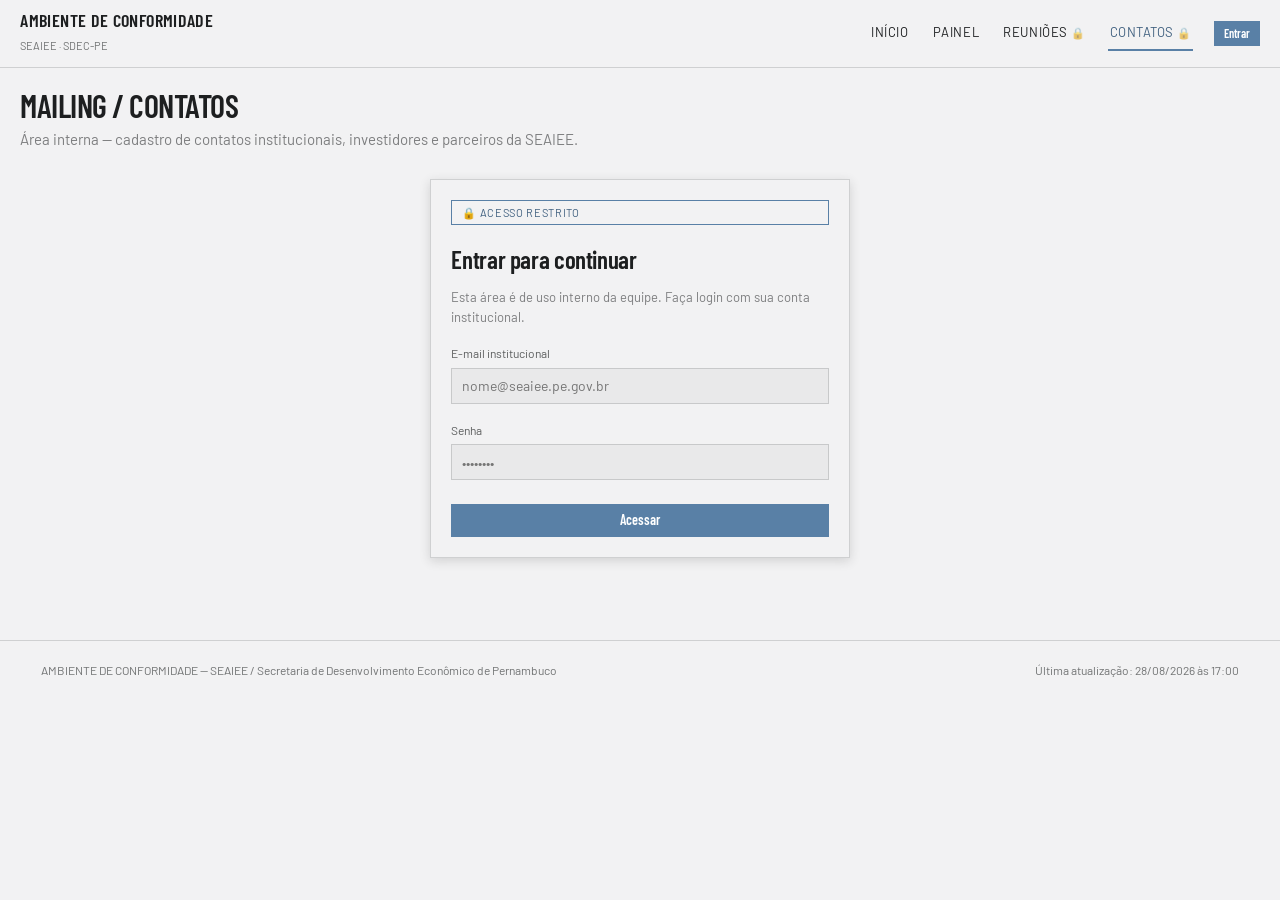
==== contatos.html @ c77ae1ec "Cria Ambiente de Conformidade: site estatico da SEAIEE/SDEC-PE Pagina inicial com hero, login, paine" ====
<!DOCTYPE html>
<html lang="pt-BR">
<head>
<meta charset="UTF-8">
<meta name="viewport" content="width=device-width, initial-scale=1.0">
<title>Contatos — Ambiente de Conformidade</title>
<link rel="stylesheet" href="assets/styles.css">
</head>
<body>

<header class="nav" id="site-nav"></header>

<main class="wrap" style="padding:var(--space-6) 0 var(--space-8);">
  <h1 style="text-transform:uppercase;font-size:32px;margin-bottom:4px;">Mailing / Contatos</h1>
  <p class="text-muted">Área interna — cadastro de contatos institucionais, investidores e parceiros da SEAIEE.</p>

  <div id="gate"></div>
  <div id="content" class="hidden"></div>
</main>

<footer class="site-foot" id="site-foot"></footer>
<div class="toast" id="toast"></div>

<script src="assets/data.js"></script>
<script src="assets/data-producao.js"></script>
<script src="assets/common.js"></script>
<script>
renderNav('contatos');
renderFooter();

var contacts = loadContacts();
var editingId = null;
var search = '';

function renderContent(){
  var filtered = contacts.filter(function(c){
    if(!search) return true;
    var hay = (c.nome+' '+c.organizacao+' '+c.cargo+' '+c.categoria+' '+c.obs).toLowerCase();
    return hay.indexOf(search.toLowerCase())>=0;
  }).sort(function(a,b){ return (a.nome||'').localeCompare(b.nome||'','pt-BR'); });

  var html = '<div style="display:flex;justify-content:space-between;align-items:center;margin:var(--space-6) 0 var(--space-4);flex-wrap:wrap;gap:8px;">'
    + '<h2 style="margin:0;text-transform:uppercase;">Contatos cadastrados</h2>'
    + '<div style="display:flex;gap:8px;"><button class="btn small" id="btnExport">⬇️ Exportar JSON</button><button class="btn btn-primary" id="btnNew">➕ Novo contato</button></div>'
    + '</div>'
    + '<div class="filters"><input type="text" id="fSearch" placeholder="🔎 Buscar por nome, organização, categoria..." value="'+esc(search)+'"></div>'
    + '<div id="formArea"></div>';

  html += '<div class="table-scroll"><table class="table"><thead><tr><th>Nome</th><th>Organização</th><th>Cargo</th><th>E-mail</th><th>Telefone</th><th>Categoria</th><th></th></tr></thead><tbody>';
  filtered.forEach(function(c){
    html += '<tr><td><strong>'+esc(c.nome)+'</strong>'+(c.obs?'<div class="text-muted" style="font-size:11px;max-width:260px;">'+esc(c.obs)+'</div>':'')+'</td>'
      + '<td>'+esc(c.organizacao)+'</td><td>'+esc(c.cargo)+'</td>'
      + '<td>'+(c.email?'<a href="mailto:'+esc(c.email)+'">'+esc(c.email)+'</a>':'—')+'</td>'
      + '<td>'+esc(c.telefone||'—')+'</td>'
      + '<td><span class="tag tag-accent">'+esc(c.categoria||'—')+'</span></td>'
      + '<td><button class="iconbtn" data-edit="'+esc(c.id)+'">✎</button><button class="iconbtn del" data-del="'+esc(c.id)+'">🗑</button></td></tr>';
  });
  if(filtered.length===0) html += '<tr><td colspan="7" class="text-muted" style="text-align:center;padding:var(--space-6);">Nenhum contato encontrado.</td></tr>';
  html += '</tbody></table></div>';

  document.getElementById('content').innerHTML = html;
  document.getElementById('fSearch').oninput = function(e){ search=e.target.value; renderContent(); };
  document.getElementById('btnExport').onclick = function(){
    downloadBlob('contatos_'+new Date().toISOString().slice(0,10)+'.json', JSON.stringify(contacts,null,2), 'application/json');
    showToast('Contatos exportados.');
  };
  document.getElementById('btnNew').onclick = function(){ editingId=null; renderForm(); };
  Array.prototype.forEach.call(document.querySelectorAll('[data-edit]'), function(b){ b.onclick=function(){ editingId=b.getAttribute('data-edit'); renderForm(); }; });
  Array.prototype.forEach.call(document.querySelectorAll('[data-del]'), function(b){ b.onclick=function(){
    if(confirm('Remover este contato?')){ contacts = contacts.filter(function(c){return c.id!==b.getAttribute('data-del');}); saveContacts(contacts); renderContent(); showToast('Contato removido.'); }
  }; });
}

function renderForm(){
  var c = editingId ? contacts.filter(function(x){return x.id===editingId;})[0] : {id:uid(),nome:'',organizacao:'',cargo:'',email:'',telefone:'',categoria:'',obs:''};
  var el = document.getElementById('formArea');
  el.innerHTML = '<div class="card blueprint" style="padding:var(--space-4);margin-bottom:var(--space-6);">'
    + '<i class="corner tl"></i><i class="corner tr"></i><i class="corner bl"></i><i class="corner br"></i>'
    + '<div class="card-kicker">'+(editingId?'Editar contato':'Novo contato')+'</div>'
    + '<div style="display:grid;grid-template-columns:1fr 1fr 1fr;gap:var(--space-3);margin-top:var(--space-3);">'
    + '<div class="field"><label>Nome</label><input class="input" id="fNome" value="'+esc(c.nome)+'"></div>'
    + '<div class="field"><label>Organização</label><input class="input" id="fOrg" value="'+esc(c.organizacao)+'"></div>'
    + '<div class="field"><label>Cargo</label><input class="input" id="fCargo" value="'+esc(c.cargo)+'"></div>'
    + '<div class="field"><label>E-mail</label><input class="input" id="fEmail" type="email" value="'+esc(c.email)+'"></div>'
    + '<div class="field"><label>Telefone</label><input class="input" id="fTel" value="'+esc(c.telefone)+'"></div>'
    + '<div class="field"><label>Categoria</label><input class="input" id="fCat" list="catList" value="'+esc(c.categoria)+'"><datalist id="catList"><option>Investidor / Prospecção</option><option>Câmara de Comércio</option><option>Institucional</option><option>Fornecedor</option><option>Imprensa</option></datalist></div>'
    + '<div class="field" style="grid-column:1/4;"><label>Observação</label><textarea class="input" id="fObs">'+esc(c.obs)+'</textarea></div>'
    + '</div>'
    + '<div style="display:flex;gap:8px;margin-top:var(--space-3);"><button class="btn btn-primary" id="fSave">Salvar</button><button class="btn btn-secondary" id="fCancel">Cancelar</button></div>'
    + '</div>';
  document.getElementById('fCancel').onclick = function(){ editingId=null; el.innerHTML=''; };
  document.getElementById('fSave').onclick = function(){
    c.nome = document.getElementById('fNome').value.trim();
    c.organizacao = document.getElementById('fOrg').value.trim();
    c.cargo = document.getElementById('fCargo').value.trim();
    c.email = document.getElementById('fEmail').value.trim();
    c.telefone = document.getElementById('fTel').value.trim();
    c.categoria = document.getElementById('fCat').value.trim();
    c.obs = document.getElementById('fObs').value.trim();
    if(!c.nome){ alert('Preencha ao menos o nome.'); return; }
    if(editingId){ contacts = contacts.map(function(x){ return x.id===editingId ? c : x; }); }
    else { contacts.push(c); }
    saveContacts(contacts); editingId=null; renderContent(); showToast('Contato salvo.');
  };
}

lockGate('gate', function(){
  document.getElementById('content').classList.remove('hidden');
  renderContent();
});
</script>
</body>
</html>
---- assets/styles.css ----
/* ============================================================
   Ambiente de Conformidade — SEAIEE / SDEC-PE
   Design system: "Industry" (Barlow Condensed + Barlow, blueprint style)
   ============================================================ */
@import url('https://fonts.googleapis.com/css2?family=Barlow:wght@400;500;700&family=Barlow+Condensed:wght@400;600&display=swap');

:root {
  --color-bg: #f2f2f3;
  --color-surface: #e9e9ea;
  --color-text: #1d1f20;
  --color-accent: #5980a6;
  --color-accent-2: #728fab;
  --color-divider: color-mix(in srgb, #1d1f20 16%, transparent);

  --color-neutral-100: #f5f5f8; --color-neutral-200: #e7e7ea; --color-neutral-300: #d4d4d7;
  --color-neutral-400: #b7b7ba; --color-neutral-500: #98989b; --color-neutral-600: #7a7a7d;
  --color-neutral-700: #5d5d60; --color-neutral-800: #424244; --color-neutral-900: #2b2b2d;

  --color-accent-100: #eef6ff; --color-accent-200: #d6ebff; --color-accent-300: #b5d9fd;
  --color-accent-400: #94bce3; --color-accent-500: #749dc4; --color-accent-600: #597ea3;
  --color-accent-700: #416180; --color-accent-800: #2c455d; --color-accent-900: #1d2d3d;

  --color-good: #3f7a4e; --color-good-bg: #e5f0e6;
  --color-warn: #a3771e; --color-warn-bg: #f6ecd8;
  --color-bad: #a3402e;  --color-bad-bg: #f6e2de;

  --font-heading: "Barlow Condensed", system-ui, sans-serif;
  --font-heading-weight: 600;
  --font-body: "Barlow", system-ui, sans-serif;

  --space-1: 3.4px; --space-2: 6.8px; --space-3: 10.2px; --space-4: 13.6px;
  --space-6: 20.4px; --space-8: 27.2px;

  --radius-sm: 2px; --radius-md: 4px; --radius-lg: 7px;

  --shadow-sm: 0 1px 2px color-mix(in srgb, #2b2b2d 14%, transparent);
  --shadow-md: 0 3px 10px color-mix(in srgb, #2b2b2d 16%, transparent);
  --shadow-lg: 0 12px 32px color-mix(in srgb, #2b2b2d 22%, transparent);
}

*, *::before, *::after { box-sizing: border-box; }
html { scroll-behavior: smooth; }
body { margin: 0; font-size: 15px; line-height: 1.55; font-weight: 400; background: var(--color-bg); color: var(--color-text); font-family: var(--font-body); }
h1, h2, h3, h4, h5, h6 { font-family: var(--font-heading); font-weight: var(--font-heading-weight); line-height: 1.12; letter-spacing: -0.015em; margin: 0 0 var(--space-2); }
h1 { font-size: 42px; } h2 { font-size: 32px; } h3 { font-size: 25px; } h4 { font-size: 20px; } h5 { font-size: 16px; }
h6 { font-size: 13px; letter-spacing: 0.08em; text-transform: uppercase; }
p { margin: 0 0 var(--space-3); }
a { color: var(--color-accent); text-underline-offset: 3px; }
img { display: block; max-width: 100%; }
.text-muted { color: color-mix(in srgb, var(--color-text) 55%, transparent); }
:focus { outline: none; }
:focus-visible { outline: 2px solid var(--color-accent); outline-offset: 2px; }
.wrap { max-width: 1240px; margin: 0 auto; padding-left: var(--space-6); padding-right: var(--space-6); }
.hr { height: 1px; border: 0; margin: var(--space-4) 0; background: var(--color-divider); }

/* — blueprint frame — */
.blueprint { position: relative; border: 1px solid var(--color-divider); border-radius: 0; }
.blueprint > .corner { position: absolute; width: 11px; height: 11px; color: color-mix(in srgb, var(--color-text) 55%, transparent); }
.blueprint > .corner::before, .blueprint > .corner::after { content: ""; position: absolute; background: currentColor; }
.blueprint > .corner::before { left: 5px; top: 0; width: 1px; height: 100%; }
.blueprint > .corner::after  { top: 5px; left: 0; width: 100%; height: 1px; }
.blueprint > .corner.tl { top: -6px; left: -6px; } .blueprint > .corner.tr { top: -6px; right: -6px; }
.blueprint > .corner.bl { bottom: -6px; left: -6px; } .blueprint > .corner.br { bottom: -6px; right: -6px; }

.duotone { position: relative; overflow: hidden; background: var(--color-neutral-800); }
.duotone img { width: 100%; height: 100%; object-fit: cover; filter: grayscale(1) contrast(1.1); }
.duotone::after { content: ""; position: absolute; inset: 0; pointer-events: none; background: var(--color-accent); mix-blend-mode: color; }
.duotone.no-image { background: linear-gradient(135deg, var(--color-accent-800), var(--color-accent-900)); }

/* — buttons — */
.btn { display: inline-flex; align-items: center; justify-content: center; gap: 6px; cursor: pointer; text-decoration: none;
  font-family: var(--font-heading); font-weight: var(--font-heading-weight); font-size: 14px; line-height: 1.2; color: var(--color-text);
  background: transparent; border: 1px solid var(--color-divider); padding: var(--space-2) calc(var(--space-3) * 1.2); border-radius: 0; }
.btn:disabled { opacity: 0.45; cursor: not-allowed; }
.btn-primary { background: var(--color-accent); color: #fff; border-color: var(--color-accent); }
.btn-primary:hover { background: var(--color-accent-600); }
.btn-primary:active { background: var(--color-accent-700); }
.btn-secondary:hover { background: color-mix(in srgb, var(--color-text) 7%, transparent); }
.btn-ghost { color: var(--color-accent); padding-inline: var(--space-1); border-color: transparent; }
.btn-ghost:hover { background: color-mix(in srgb, var(--color-accent) 10%, transparent); }
.btn-block { width: 100%; margin-top: var(--space-2); }
.btn-danger { color: var(--color-bad); border-color: var(--color-bad); }
.btn-danger:hover { background: var(--color-bad-bg); }
.btn.small { font-size: 12px; padding: 4px 9px; }

/* — forms — */
.field > label { display: block; font-size: 12px; margin-bottom: 5px; color: color-mix(in srgb, var(--color-text) 70%, transparent); }
.input, select.input, textarea.input {
  width: 100%; min-height: 36px; padding: 6px 10px; font: inherit; font-size: 14px; color: var(--color-text);
  caret-color: var(--color-accent); background: var(--color-surface); border: 1px solid var(--color-divider); border-radius: 0; }
.input:hover { border-color: color-mix(in srgb, var(--color-text) 45%, transparent); }
.input:focus-visible { border-color: var(--color-accent); outline-offset: 0; }
textarea.input { min-height: 80px; resize: vertical; }
.seg { display: inline-flex; overflow: hidden; border: 1px solid var(--color-divider); border-radius: 0; }
.seg-opt { display: inline-flex; align-items: center; gap: 6px; padding: 7px 16px; font-size: 13px; cursor: pointer; font-family: var(--font-heading); text-transform: uppercase; letter-spacing: .03em; }
.seg-opt input { position: absolute; opacity: 0; width: 0; height: 0; pointer-events: none; }
.seg-opt + .seg-opt { border-left: 1px solid var(--color-divider); }
.seg-opt:has(input:checked) { background: var(--color-accent); color: #fff; }
.seg-opt:not(:has(input:checked)):hover { background: color-mix(in srgb, var(--color-text) 7%, transparent); }
.switch { position:relative;width:38px;height:20px;background:var(--color-neutral-400);border-radius:12px;cursor:pointer;transition:.2s;flex:none; }
.switch.on { background: var(--color-accent); }
.switch .knob { position:absolute;top:2px;left:2px;width:16px;height:16px;background:#fff;border-radius:50%;transition:.2s; }
.switch.on .knob { left:20px; }

/* — cards — */
.card { display: flex; flex-direction: column; gap: var(--space-2); padding: var(--space-4); border-radius: 0; background: transparent; border: 1px solid var(--color-divider); }
.card-kicker { font-size: 10px; letter-spacing: 0.1em; text-transform: uppercase; color: var(--color-accent); }
.card-title { font-family: var(--font-heading); font-weight: var(--font-heading-weight); font-size: 17px; line-height: 1.2; }
.card-body { margin: 0; font-size: 13px; opacity: 0.8; flex: 1; }
.elev-sm { box-shadow: var(--shadow-sm); } .elev-md { box-shadow: var(--shadow-md); } .elev-lg { box-shadow: var(--shadow-lg); }

/* — tags / status badges — */
.tag { display: inline-flex; align-items: center; font-size: 11px; letter-spacing: 0.02em; padding: 3px 10px; border-radius: 2px; white-space: nowrap; font-weight: 600; }
.tag-accent { background: var(--color-accent-100); color: var(--color-accent-800); }
.tag-neutral { background: var(--color-neutral-200); color: var(--color-neutral-800); }
.tag-outline { border: 1px solid var(--color-accent); color: var(--color-accent-700); }
.tag-good { background: var(--color-good-bg); color: var(--color-good); }
.tag-warn { background: var(--color-warn-bg); color: var(--color-warn); }
.tag-bad  { background: var(--color-bad-bg); color: var(--color-bad); }

/* — navigation — */
.nav { display: flex; align-items: center; gap: var(--space-4); padding: var(--space-3) var(--space-6); border-bottom: 1px solid var(--color-divider); position: sticky; top: 0; background: var(--color-bg); z-index: 100; }
.nav-brand { display: flex; align-items: center; gap: var(--space-3); margin-right: auto; text-decoration: none; color: inherit; }
.nav-brand img { height: 34px; width: auto; }
.nav-brand .t1 { font-family: var(--font-heading); font-weight: var(--font-heading-weight); font-size: 18px; text-transform: uppercase; letter-spacing: .02em; line-height: 1; }
.nav-brand .t2 { font-size: 11px; color: color-mix(in srgb, var(--color-text) 60%, transparent); }
.nav a.navlink { color: inherit; text-decoration: none; font-size: 13px; text-transform: uppercase; letter-spacing: .04em; padding: 6px 2px; border-bottom: 2px solid transparent; }
.nav a.navlink:hover, .nav a.navlink.active { color: var(--color-accent-700); border-bottom-color: var(--color-accent); }
.nav .lock-ico { font-size: 11px; opacity: .6; margin-left: 3px; }

/* — tables — */
.table-scroll { overflow-x: auto; border: 1px solid var(--color-divider); }
.table { width: 100%; border-collapse: collapse; font-size: 13.5px; min-width: 720px; }
.table th { text-align: left; font-size: 10.5px; letter-spacing: 0.07em; text-transform: uppercase; color: color-mix(in srgb, var(--color-text) 60%, transparent); padding: var(--space-2) var(--space-3); border-bottom: 1px solid var(--color-divider); white-space: nowrap; position: sticky; top: 0; background: var(--color-bg); }
.table td { padding: var(--space-2) var(--space-3); border-bottom: 1px solid color-mix(in srgb, var(--color-text) 8%, transparent); vertical-align: top; }
.table tbody tr:hover { background: color-mix(in srgb, var(--color-text) 4%, transparent); }
.table input, .table select { width:100%; border:1px solid transparent; background:transparent; padding:4px 5px; font-size:12.5px; font-family:inherit; }
.table input:hover, .table select:hover { border-color: var(--color-divider); background: var(--color-surface); }
.table input:focus, .table select:focus { border-color: var(--color-accent); background: var(--color-surface); outline: none; }

/* — kpi / stats — */
.kpi-row { display: grid; grid-template-columns: repeat(auto-fit, minmax(150px, 1fr)); gap: var(--space-4); margin-bottom: var(--space-6); }
.kpi { padding: var(--space-4); border: 1px solid var(--color-divider); position: relative; }
.kpi .n { font-family: var(--font-heading); font-size: 34px; font-variant-numeric: tabular-nums; }
.kpi .l { font-size: 11px; text-transform: uppercase; letter-spacing: .05em; color: color-mix(in srgb, var(--color-text) 60%, transparent); margin-top: 2px; }
.kpi.good .n { color: var(--color-good); } .kpi.warn .n { color: var(--color-accent-700); } .kpi.bad .n { color: var(--color-bad); }

/* — hero — */
.hero { display: grid; grid-template-columns: 1.1fr 0.9fr; gap: var(--space-8); align-items: stretch; padding: var(--space-8) var(--space-6) var(--space-6); max-width: 1240px; margin: 0 auto; }
@media (max-width: 900px) { .hero { grid-template-columns: 1fr; } }
.hero-photo { position: relative; min-height: 300px; }
.hero-photo .cap { position: absolute; left: 0; right: 0; bottom: 0; padding: var(--space-3) var(--space-4); background: color-mix(in srgb, var(--color-neutral-900) 55%, transparent); color: #fff; font-size: 12px; z-index: 2; }

/* — calendar / agenda — */
.agenda-item { display: grid; grid-template-columns: 68px 1fr auto; gap: var(--space-4); align-items: center; padding: var(--space-3) 0; border-bottom: 1px solid var(--color-divider); }
.agenda-date { text-align: center; border: 1px solid var(--color-divider); padding: var(--space-2) 0; }
.agenda-date .d { font-family: var(--font-heading); font-size: 22px; line-height: 1; }
.agenda-date .m { font-size: 10px; text-transform: uppercase; letter-spacing: .05em; color: var(--color-accent-700); }
.agenda-title { font-weight: 600; }
.agenda-meta { font-size: 12px; color: color-mix(in srgb, var(--color-text) 60%, transparent); margin-top: 2px; }

/* — locked panel — */
.locked-wrap { max-width: 420px; margin: var(--space-8) auto; }
.locked-badge { display:inline-flex; align-items:center; gap:6px; font-size:11px; text-transform:uppercase; letter-spacing:.06em; color: var(--color-accent-700); border:1px solid var(--color-accent); padding:3px 10px; margin-bottom: var(--space-4); }

/* — footer — */
footer.site-foot { border-top: 1px solid var(--color-divider); padding: var(--space-6); margin-top: var(--space-8); }
footer.site-foot .wrap { display: flex; justify-content: space-between; align-items: center; flex-wrap: wrap; gap: var(--space-3); font-size: 12px; color: color-mix(in srgb, var(--color-text) 60%, transparent); }

.toast { position: fixed; bottom: 20px; right: 20px; background: var(--color-neutral-900); color: #fff; padding: 10px 18px; font-size: 12.5px; box-shadow: var(--shadow-lg); opacity: 0; transform: translateY(10px); transition: .25s; z-index: 999; }
.toast.show { opacity: 1; transform: translateY(0); }

.filters { display:flex;gap:8px;flex-wrap:wrap;margin-bottom:var(--space-4);border:1px solid var(--color-divider);padding:var(--space-3);align-items:center; }
.filters input[type=text], .filters select { padding:6px 9px;border:1px solid var(--color-divider);font-size:12.5px;background:var(--color-surface); }
.filters input[type=text] { flex:1;min-width:180px; }

.nucleo { border: 1px solid var(--color-divider); margin-bottom: var(--space-4); }
.nucleo-head { background: var(--color-accent-900); color: #fff; padding: var(--space-3) var(--space-4); display: flex; align-items: center; gap: var(--space-4); cursor: pointer; flex-wrap: wrap; }
.nucleo-head .title { font-family: var(--font-heading); font-weight: 600; font-size: 15px; text-transform: uppercase; flex: 1; }
.nucleo-head .chev { transition: .2s; } .nucleo-head.collapsed .chev { transform: rotate(-90deg); }
.nucleo-progress { width: 100px; height: 7px; background: color-mix(in srgb,#fff 25%, transparent); flex: none; }
.nucleo-progress .fill { height: 100%; background: var(--color-accent-300); }
.nucleo-body { padding: var(--space-4); }
.acao-block { margin-bottom: var(--space-4); border-left: 3px solid var(--color-accent); padding-left: var(--space-3); }
.acao-head { display:flex;align-items:center;gap:8px;margin-bottom:6px;flex-wrap:wrap; }
.acao-head .num { background: var(--color-accent-900); color:#fff;font-size:11px;font-weight:700;padding:2px 8px; }
.acao-head .nm { font-weight:700;font-size:14px; }
.acao-meta { font-size:11.5px;color:color-mix(in srgb, var(--color-text) 60%, transparent);margin-bottom:8px; }
.iconbtn { border:none;background:transparent;cursor:pointer;font-size:14px;padding:2px 5px;color:color-mix(in srgb, var(--color-text) 60%, transparent); }
.iconbtn:hover { background: color-mix(in srgb, var(--color-text) 8%, transparent); }
.iconbtn.del:hover { background: var(--color-bad-bg); color: var(--color-bad); }
tr.sub-row td:first-child { padding-left: 20px; }
.readonly-note { background: var(--color-accent-100); border: 1px solid var(--color-accent-300); color: var(--color-accent-900); padding: var(--space-3) var(--space-4); font-size: 12.5px; margin-bottom: var(--space-4); display:flex; gap:8px; align-items:center; }

@media print {
  .nav, .filters, .toast, footer.site-foot, .iconbtn, .no-print { display: none !important; }
}
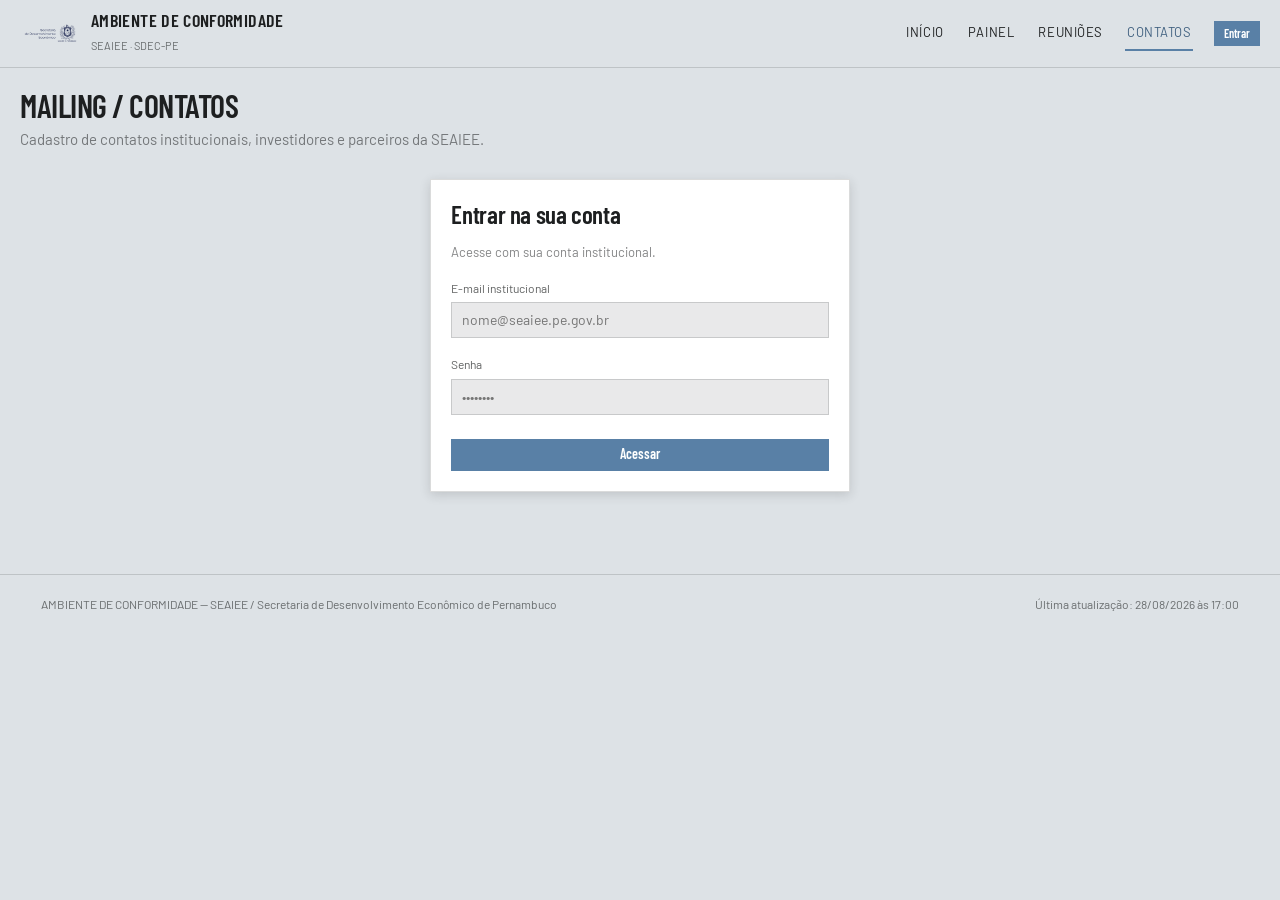
==== commit 8c4a05e1: "Adiciona logo e foto da secretaria; remove indicacoes de login para editar, backup JSON e impressao;" ====
--- a/contatos.html
+++ b/contatos.html
@@ -12,7 +12,7 @@
 
 <main class="wrap" style="padding:var(--space-6) 0 var(--space-8);">
   <h1 style="text-transform:uppercase;font-size:32px;margin-bottom:4px;">Mailing / Contatos</h1>
-  <p class="text-muted">Área interna — cadastro de contatos institucionais, investidores e parceiros da SEAIEE.</p>
+  <p class="text-muted">Cadastro de contatos institucionais, investidores e parceiros da SEAIEE.</p>
 
   <div id="gate"></div>
   <div id="content" class="hidden"></div>
@@ -41,7 +41,7 @@
 
   var html = '<div style="display:flex;justify-content:space-between;align-items:center;margin:var(--space-6) 0 var(--space-4);flex-wrap:wrap;gap:8px;">'
     + '<h2 style="margin:0;text-transform:uppercase;">Contatos cadastrados</h2>'
-    + '<div style="display:flex;gap:8px;"><button class="btn small" id="btnExport">⬇️ Exportar JSON</button><button class="btn btn-primary" id="btnNew">➕ Novo contato</button></div>'
+    + '<div style="display:flex;gap:8px;"><button class="btn btn-primary" id="btnNew">➕ Novo contato</button></div>'
     + '</div>'
     + '<div class="filters"><input type="text" id="fSearch" placeholder="🔎 Buscar por nome, organização, categoria..." value="'+esc(search)+'"></div>'
     + '<div id="formArea"></div>';
@@ -60,10 +60,6 @@
 
   document.getElementById('content').innerHTML = html;
   document.getElementById('fSearch').oninput = function(e){ search=e.target.value; renderContent(); };
-  document.getElementById('btnExport').onclick = function(){
-    downloadBlob('contatos_'+new Date().toISOString().slice(0,10)+'.json', JSON.stringify(contacts,null,2), 'application/json');
-    showToast('Contatos exportados.');
-  };
   document.getElementById('btnNew').onclick = function(){ editingId=null; renderForm(); };
   Array.prototype.forEach.call(document.querySelectorAll('[data-edit]'), function(b){ b.onclick=function(){ editingId=b.getAttribute('data-edit'); renderForm(); }; });
   Array.prototype.forEach.call(document.querySelectorAll('[data-del]'), function(b){ b.onclick=function(){
--- a/assets/styles.css
+++ b/assets/styles.css
@@ -5,7 +5,8 @@
 @import url('https://fonts.googleapis.com/css2?family=Barlow:wght@400;500;700&family=Barlow+Condensed:wght@400;600&display=swap');
 
 :root {
-  --color-bg: #f2f2f3;
+  --color-bg: #dde2e6;
+  --color-block: #ffffff;
   --color-surface: #e9e9ea;
   --color-text: #1d1f20;
   --color-accent: #5980a6;
@@ -103,7 +104,7 @@
 .switch.on .knob { left:20px; }
 
 /* — cards — */
-.card { display: flex; flex-direction: column; gap: var(--space-2); padding: var(--space-4); border-radius: 0; background: transparent; border: 1px solid var(--color-divider); }
+.card { display: flex; flex-direction: column; gap: var(--space-2); padding: var(--space-4); border-radius: 0; background: var(--color-block); border: 1px solid var(--color-divider); }
 .card-kicker { font-size: 10px; letter-spacing: 0.1em; text-transform: uppercase; color: var(--color-accent); }
 .card-title { font-family: var(--font-heading); font-weight: var(--font-heading-weight); font-size: 17px; line-height: 1.2; }
 .card-body { margin: 0; font-size: 13px; opacity: 0.8; flex: 1; }
@@ -131,7 +132,7 @@
 /* — tables — */
 .table-scroll { overflow-x: auto; border: 1px solid var(--color-divider); }
 .table { width: 100%; border-collapse: collapse; font-size: 13.5px; min-width: 720px; }
-.table th { text-align: left; font-size: 10.5px; letter-spacing: 0.07em; text-transform: uppercase; color: color-mix(in srgb, var(--color-text) 60%, transparent); padding: var(--space-2) var(--space-3); border-bottom: 1px solid var(--color-divider); white-space: nowrap; position: sticky; top: 0; background: var(--color-bg); }
+.table th { text-align: left; font-size: 10.5px; letter-spacing: 0.07em; text-transform: uppercase; color: color-mix(in srgb, var(--color-text) 60%, transparent); padding: var(--space-2) var(--space-3); border-bottom: 1px solid var(--color-divider); white-space: nowrap; position: sticky; top: 0; background: var(--color-block); }
 .table td { padding: var(--space-2) var(--space-3); border-bottom: 1px solid color-mix(in srgb, var(--color-text) 8%, transparent); vertical-align: top; }
 .table tbody tr:hover { background: color-mix(in srgb, var(--color-text) 4%, transparent); }
 .table input, .table select { width:100%; border:1px solid transparent; background:transparent; padding:4px 5px; font-size:12.5px; font-family:inherit; }
@@ -140,7 +141,7 @@
 
 /* — kpi / stats — */
 .kpi-row { display: grid; grid-template-columns: repeat(auto-fit, minmax(150px, 1fr)); gap: var(--space-4); margin-bottom: var(--space-6); }
-.kpi { padding: var(--space-4); border: 1px solid var(--color-divider); position: relative; }
+.kpi { padding: var(--space-4); border: 1px solid var(--color-divider); background: var(--color-block); position: relative; }
 .kpi .n { font-family: var(--font-heading); font-size: 34px; font-variant-numeric: tabular-nums; }
 .kpi .l { font-size: 11px; text-transform: uppercase; letter-spacing: .05em; color: color-mix(in srgb, var(--color-text) 60%, transparent); margin-top: 2px; }
 .kpi.good .n { color: var(--color-good); } .kpi.warn .n { color: var(--color-accent-700); } .kpi.bad .n { color: var(--color-bad); }
@@ -170,7 +171,7 @@
 .toast { position: fixed; bottom: 20px; right: 20px; background: var(--color-neutral-900); color: #fff; padding: 10px 18px; font-size: 12.5px; box-shadow: var(--shadow-lg); opacity: 0; transform: translateY(10px); transition: .25s; z-index: 999; }
 .toast.show { opacity: 1; transform: translateY(0); }
 
-.filters { display:flex;gap:8px;flex-wrap:wrap;margin-bottom:var(--space-4);border:1px solid var(--color-divider);padding:var(--space-3);align-items:center; }
+.filters { display:flex;gap:8px;flex-wrap:wrap;margin-bottom:var(--space-4);border:1px solid var(--color-divider);padding:var(--space-3);align-items:center;background:var(--color-block); }
 .filters input[type=text], .filters select { padding:6px 9px;border:1px solid var(--color-divider);font-size:12.5px;background:var(--color-surface); }
 .filters input[type=text] { flex:1;min-width:180px; }
 
@@ -180,7 +181,7 @@
 .nucleo-head .chev { transition: .2s; } .nucleo-head.collapsed .chev { transform: rotate(-90deg); }
 .nucleo-progress { width: 100px; height: 7px; background: color-mix(in srgb,#fff 25%, transparent); flex: none; }
 .nucleo-progress .fill { height: 100%; background: var(--color-accent-300); }
-.nucleo-body { padding: var(--space-4); }
+.nucleo-body { padding: var(--space-4); background: var(--color-block); }
 .acao-block { margin-bottom: var(--space-4); border-left: 3px solid var(--color-accent); padding-left: var(--space-3); }
 .acao-head { display:flex;align-items:center;gap:8px;margin-bottom:6px;flex-wrap:wrap; }
 .acao-head .num { background: var(--color-accent-900); color:#fff;font-size:11px;font-weight:700;padding:2px 8px; }
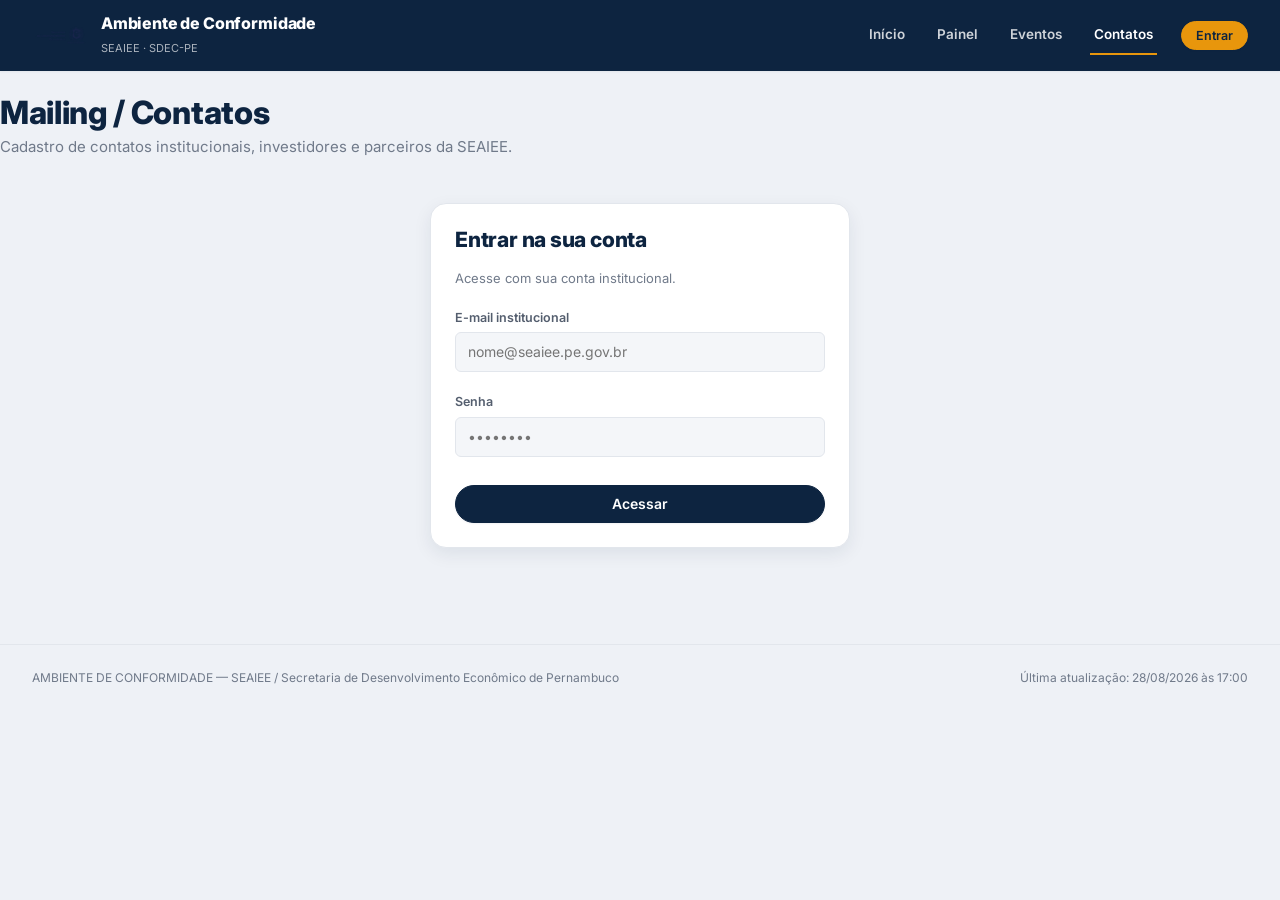
==== commit 2b2d16cb: "Redesenho visual (estilo FarolPE), publicacao real via GitHub e renomeacoes - Publicacao de dados ag" ====
--- a/contatos.html
+++ b/contatos.html
@@ -11,9 +11,15 @@
 <header class="nav" id="site-nav"></header>
 
 <main class="wrap" style="padding:var(--space-6) 0 var(--space-8);">
-  <h1 style="text-transform:uppercase;font-size:32px;margin-bottom:4px;">Mailing / Contatos</h1>
-  <p class="text-muted">Cadastro de contatos institucionais, investidores e parceiros da SEAIEE.</p>
+  <div style="display:flex;justify-content:space-between;align-items:flex-start;flex-wrap:wrap;gap:var(--space-4);">
+    <div>
+      <h1 style="font-size:32px;margin-bottom:4px;">Mailing / Contatos</h1>
+      <p class="text-muted">Cadastro de contatos institucionais, investidores e parceiros da SEAIEE.</p>
+    </div>
+    <div id="publishArea"></div>
+  </div>
 
+  <div id="draftBanner"></div>
   <div id="gate"></div>
   <div id="content" class="hidden"></div>
 </main>
@@ -28,7 +34,8 @@
 renderNav('contatos');
 renderFooter();
 
-var contacts = loadContacts();
+var contacts = [];
+var published = [];
 var editingId = null;
 var search = '';
 
@@ -40,22 +47,23 @@
   }).sort(function(a,b){ return (a.nome||'').localeCompare(b.nome||'','pt-BR'); });
 
   var html = '<div style="display:flex;justify-content:space-between;align-items:center;margin:var(--space-6) 0 var(--space-4);flex-wrap:wrap;gap:8px;">'
-    + '<h2 style="margin:0;text-transform:uppercase;">Contatos cadastrados</h2>'
+    + '<h2 style="margin:0;">Contatos cadastrados</h2>'
     + '<div style="display:flex;gap:8px;"><button class="btn btn-primary" id="btnNew">➕ Novo contato</button></div>'
     + '</div>'
     + '<div class="filters"><input type="text" id="fSearch" placeholder="🔎 Buscar por nome, organização, categoria..." value="'+esc(search)+'"></div>'
     + '<div id="formArea"></div>';
 
-  html += '<div class="table-scroll"><table class="table"><thead><tr><th>Nome</th><th>Organização</th><th>Cargo</th><th>E-mail</th><th>Telefone</th><th>Categoria</th><th></th></tr></thead><tbody>';
+  html += '<div class="table-scroll"><table class="table"><thead><tr><th>Nome</th><th>Organização</th><th>Cargo</th><th>E-mail</th><th>Telefone</th><th>Categoria</th><th>Observação</th><th></th></tr></thead><tbody>';
   filtered.forEach(function(c){
-    html += '<tr><td><strong>'+esc(c.nome)+'</strong>'+(c.obs?'<div class="text-muted" style="font-size:11px;max-width:260px;">'+esc(c.obs)+'</div>':'')+'</td>'
+    html += '<tr><td><strong>'+esc(c.nome)+'</strong></td>'
       + '<td>'+esc(c.organizacao)+'</td><td>'+esc(c.cargo)+'</td>'
       + '<td>'+(c.email?'<a href="mailto:'+esc(c.email)+'">'+esc(c.email)+'</a>':'—')+'</td>'
       + '<td>'+esc(c.telefone||'—')+'</td>'
       + '<td><span class="tag tag-accent">'+esc(c.categoria||'—')+'</span></td>'
+      + '<td style="max-width:260px;white-space:normal;">'+esc(c.obs||'—')+'</td>'
       + '<td><button class="iconbtn" data-edit="'+esc(c.id)+'">✎</button><button class="iconbtn del" data-del="'+esc(c.id)+'">🗑</button></td></tr>';
   });
-  if(filtered.length===0) html += '<tr><td colspan="7" class="text-muted" style="text-align:center;padding:var(--space-6);">Nenhum contato encontrado.</td></tr>';
+  if(filtered.length===0) html += '<tr><td colspan="8" class="text-muted" style="text-align:center;padding:var(--space-6);">Nenhum contato encontrado.</td></tr>';
   html += '</tbody></table></div>';
 
   document.getElementById('content').innerHTML = html;
@@ -63,15 +71,14 @@
   document.getElementById('btnNew').onclick = function(){ editingId=null; renderForm(); };
   Array.prototype.forEach.call(document.querySelectorAll('[data-edit]'), function(b){ b.onclick=function(){ editingId=b.getAttribute('data-edit'); renderForm(); }; });
   Array.prototype.forEach.call(document.querySelectorAll('[data-del]'), function(b){ b.onclick=function(){
-    if(confirm('Remover este contato?')){ contacts = contacts.filter(function(c){return c.id!==b.getAttribute('data-del');}); saveContacts(contacts); renderContent(); showToast('Contato removido.'); }
+    if(confirm('Remover este contato?')){ contacts = contacts.filter(function(c){return c.id!==b.getAttribute('data-del');}); saveContactsDraft(contacts); renderContent(); showToast('Contato removido (rascunho local — clique em Publicar para valer para todos).'); }
   }; });
 }
 
 function renderForm(){
   var c = editingId ? contacts.filter(function(x){return x.id===editingId;})[0] : {id:uid(),nome:'',organizacao:'',cargo:'',email:'',telefone:'',categoria:'',obs:''};
   var el = document.getElementById('formArea');
-  el.innerHTML = '<div class="card blueprint" style="padding:var(--space-4);margin-bottom:var(--space-6);">'
-    + '<i class="corner tl"></i><i class="corner tr"></i><i class="corner bl"></i><i class="corner br"></i>'
+  el.innerHTML = '<div class="card" style="padding:var(--space-4);margin-bottom:var(--space-6);">'
     + '<div class="card-kicker">'+(editingId?'Editar contato':'Novo contato')+'</div>'
     + '<div style="display:grid;grid-template-columns:1fr 1fr 1fr;gap:var(--space-3);margin-top:var(--space-3);">'
     + '<div class="field"><label>Nome</label><input class="input" id="fNome" value="'+esc(c.nome)+'"></div>'
@@ -96,13 +103,34 @@
     if(!c.nome){ alert('Preencha ao menos o nome.'); return; }
     if(editingId){ contacts = contacts.map(function(x){ return x.id===editingId ? c : x; }); }
     else { contacts.push(c); }
-    saveContacts(contacts); editingId=null; renderContent(); showToast('Contato salvo.');
+    saveContactsDraft(contacts); editingId=null; renderContent(); showToast('Salvo como rascunho neste navegador. Clique em "Publicar" para valer para todos.');
   };
+}
+
+function renderPublishArea(){
+  var authed = isAuthed();
+  var el = document.getElementById('publishArea');
+  if(!authed){ el.innerHTML=''; return; }
+  el.innerHTML = '<button class="btn btn-primary" id="btnPublish">💾 Publicar alterações</button>';
+  bindPublishButton('btnPublish', function(){
+    return publishJSON('data/contatos.json', contacts, 'Atualiza contatos via Ambiente de Conformidade');
+  }, function(){
+    published = JSON.parse(JSON.stringify(contacts));
+    localStorage.removeItem(CONTACTS_KEY);
+    document.getElementById('draftBanner').innerHTML = '';
+  });
 }
 
 lockGate('gate', function(){
   document.getElementById('content').classList.remove('hidden');
-  renderContent();
+  fetchContacts(function(list){
+    published = list;
+    var draft = hasLocalDraft(CONTACTS_KEY, published);
+    contacts = draft || JSON.parse(JSON.stringify(published));
+    renderContent();
+    renderPublishArea();
+    renderDraftBanner('draftBanner', CONTACTS_KEY, published, function(d){ contacts = d; renderContent(); }, function(){ contacts = JSON.parse(JSON.stringify(published)); renderContent(); });
+  });
 });
 </script>
 </body>
--- a/assets/styles.css
+++ b/assets/styles.css
@@ -1,197 +1,211 @@
 /* ============================================================
    Ambiente de Conformidade — SEAIEE / SDEC-PE
-   Design system: "Industry" (Barlow Condensed + Barlow, blueprint style)
+   Design inspirado no FarolPE: navy + laranja, fundo claro,
+   cards brancos arredondados com sombra, layout amplo.
    ============================================================ */
-@import url('https://fonts.googleapis.com/css2?family=Barlow:wght@400;500;700&family=Barlow+Condensed:wght@400;600&display=swap');
+@import url('https://fonts.googleapis.com/css2?family=Inter:wght@400;500;600;700;800&display=swap');
 
 :root {
-  --color-bg: #dde2e6;
+  --color-bg: #eef1f6;
   --color-block: #ffffff;
-  --color-surface: #e9e9ea;
-  --color-text: #1d1f20;
-  --color-accent: #5980a6;
-  --color-accent-2: #728fab;
-  --color-divider: color-mix(in srgb, #1d1f20 16%, transparent);
-
-  --color-neutral-100: #f5f5f8; --color-neutral-200: #e7e7ea; --color-neutral-300: #d4d4d7;
-  --color-neutral-400: #b7b7ba; --color-neutral-500: #98989b; --color-neutral-600: #7a7a7d;
-  --color-neutral-700: #5d5d60; --color-neutral-800: #424244; --color-neutral-900: #2b2b2d;
-
-  --color-accent-100: #eef6ff; --color-accent-200: #d6ebff; --color-accent-300: #b5d9fd;
-  --color-accent-400: #94bce3; --color-accent-500: #749dc4; --color-accent-600: #597ea3;
-  --color-accent-700: #416180; --color-accent-800: #2c455d; --color-accent-900: #1d2d3d;
-
-  --color-good: #3f7a4e; --color-good-bg: #e5f0e6;
-  --color-warn: #a3771e; --color-warn-bg: #f6ecd8;
-  --color-bad: #a3402e;  --color-bad-bg: #f6e2de;
-
-  --font-heading: "Barlow Condensed", system-ui, sans-serif;
-  --font-heading-weight: 600;
-  --font-body: "Barlow", system-ui, sans-serif;
-
-  --space-1: 3.4px; --space-2: 6.8px; --space-3: 10.2px; --space-4: 13.6px;
-  --space-6: 20.4px; --space-8: 27.2px;
-
-  --radius-sm: 2px; --radius-md: 4px; --radius-lg: 7px;
-
-  --shadow-sm: 0 1px 2px color-mix(in srgb, #2b2b2d 14%, transparent);
-  --shadow-md: 0 3px 10px color-mix(in srgb, #2b2b2d 16%, transparent);
-  --shadow-lg: 0 12px 32px color-mix(in srgb, #2b2b2d 22%, transparent);
+  --color-surface: #f4f6f9;
+  --color-text: #16212e;
+  --color-navy: #0d2440;
+  --color-navy-2: #123258;
+  --color-accent: #2f6fb0;
+  --color-gold: #e8960c;
+  --color-divider: #e2e6ec;
+
+  --color-neutral-100: #f7f8fa; --color-neutral-200: #eef0f4; --color-neutral-300: #dde1e8;
+  --color-neutral-400: #c3c9d3; --color-neutral-500: #9aa3b2; --color-neutral-600: #707a8a;
+  --color-neutral-700: #545e6e; --color-neutral-800: #37404e; --color-neutral-900: #1b2330;
+
+  --color-accent-100: #eaf2fb; --color-accent-800: #163862; --color-accent-900: #0d2440;
+
+  --color-good: #1f8a53; --color-good-bg: #e4f5ec;
+  --color-warn: #b9770c; --color-warn-bg: #fbeed9;
+  --color-bad: #c13f31;  --color-bad-bg: #fbe6e2;
+
+  --font-heading: "Inter", system-ui, -apple-system, sans-serif;
+  --font-heading-weight: 800;
+  --font-body: "Inter", system-ui, -apple-system, sans-serif;
+
+  --space-1: 4px; --space-2: 8px; --space-3: 12px; --space-4: 16px;
+  --space-6: 24px; --space-8: 32px;
+
+  --radius-sm: 6px; --radius-md: 10px; --radius-lg: 16px; --radius-pill: 999px;
+
+  --shadow-sm: 0 1px 2px rgba(13,36,64,.06);
+  --shadow-md: 0 6px 18px rgba(13,36,64,.08);
+  --shadow-lg: 0 16px 40px rgba(13,36,64,.16);
 }
 
 *, *::before, *::after { box-sizing: border-box; }
 html { scroll-behavior: smooth; }
 body { margin: 0; font-size: 15px; line-height: 1.55; font-weight: 400; background: var(--color-bg); color: var(--color-text); font-family: var(--font-body); }
-h1, h2, h3, h4, h5, h6 { font-family: var(--font-heading); font-weight: var(--font-heading-weight); line-height: 1.12; letter-spacing: -0.015em; margin: 0 0 var(--space-2); }
-h1 { font-size: 42px; } h2 { font-size: 32px; } h3 { font-size: 25px; } h4 { font-size: 20px; } h5 { font-size: 16px; }
-h6 { font-size: 13px; letter-spacing: 0.08em; text-transform: uppercase; }
+h1, h2, h3, h4, h5, h6 { font-family: var(--font-heading); font-weight: var(--font-heading-weight); line-height: 1.15; letter-spacing: -0.01em; margin: 0 0 var(--space-2); color: var(--color-navy); }
+h1 { font-size: 40px; } h2 { font-size: 28px; } h3 { font-size: 21px; } h4 { font-size: 18px; } h5 { font-size: 15px; }
+h6 { font-size: 12px; letter-spacing: 0.08em; text-transform: uppercase; }
 p { margin: 0 0 var(--space-3); }
 a { color: var(--color-accent); text-underline-offset: 3px; }
 img { display: block; max-width: 100%; }
-.text-muted { color: color-mix(in srgb, var(--color-text) 55%, transparent); }
+.text-muted { color: var(--color-neutral-600); }
 :focus { outline: none; }
 :focus-visible { outline: 2px solid var(--color-accent); outline-offset: 2px; }
-.wrap { max-width: 1240px; margin: 0 auto; padding-left: var(--space-6); padding-right: var(--space-6); }
+.wrap { max-width: 1480px; margin: 0 auto; padding-left: var(--space-8); padding-right: var(--space-8); }
+@media (max-width: 900px) { .wrap { padding-left: var(--space-4); padding-right: var(--space-4); } }
 .hr { height: 1px; border: 0; margin: var(--space-4) 0; background: var(--color-divider); }
-
-/* — blueprint frame — */
-.blueprint { position: relative; border: 1px solid var(--color-divider); border-radius: 0; }
-.blueprint > .corner { position: absolute; width: 11px; height: 11px; color: color-mix(in srgb, var(--color-text) 55%, transparent); }
-.blueprint > .corner::before, .blueprint > .corner::after { content: ""; position: absolute; background: currentColor; }
-.blueprint > .corner::before { left: 5px; top: 0; width: 1px; height: 100%; }
-.blueprint > .corner::after  { top: 5px; left: 0; width: 100%; height: 1px; }
-.blueprint > .corner.tl { top: -6px; left: -6px; } .blueprint > .corner.tr { top: -6px; right: -6px; }
-.blueprint > .corner.bl { bottom: -6px; left: -6px; } .blueprint > .corner.br { bottom: -6px; right: -6px; }
-
-.duotone { position: relative; overflow: hidden; background: var(--color-neutral-800); }
-.duotone img { width: 100%; height: 100%; object-fit: cover; filter: grayscale(1) contrast(1.1); }
-.duotone::after { content: ""; position: absolute; inset: 0; pointer-events: none; background: var(--color-accent); mix-blend-mode: color; }
-.duotone.no-image { background: linear-gradient(135deg, var(--color-accent-800), var(--color-accent-900)); }
+.hidden { display: none !important; }
+
+/* — blueprint (legado, neutralizado): card já tem sombra própria — */
+.blueprint { border-radius: var(--radius-lg); }
+.blueprint > .corner, .blueprint > .corner::before, .blueprint > .corner::after { display: none; }
+
+.duotone { position: relative; overflow: hidden; background: var(--color-navy); border-radius: var(--radius-lg); }
+.duotone img { width: 100%; height: 100%; object-fit: cover; filter: grayscale(1) contrast(1.05); }
+.duotone::after { content: ""; position: absolute; inset: 0; pointer-events: none; background: var(--color-accent); mix-blend-mode: color; opacity: .85; }
+.duotone.no-image { background: linear-gradient(135deg, var(--color-navy-2), var(--color-navy)); }
 
 /* — buttons — */
 .btn { display: inline-flex; align-items: center; justify-content: center; gap: 6px; cursor: pointer; text-decoration: none;
-  font-family: var(--font-heading); font-weight: var(--font-heading-weight); font-size: 14px; line-height: 1.2; color: var(--color-text);
-  background: transparent; border: 1px solid var(--color-divider); padding: var(--space-2) calc(var(--space-3) * 1.2); border-radius: 0; }
-.btn:disabled { opacity: 0.45; cursor: not-allowed; }
-.btn-primary { background: var(--color-accent); color: #fff; border-color: var(--color-accent); }
-.btn-primary:hover { background: var(--color-accent-600); }
-.btn-primary:active { background: var(--color-accent-700); }
-.btn-secondary:hover { background: color-mix(in srgb, var(--color-text) 7%, transparent); }
-.btn-ghost { color: var(--color-accent); padding-inline: var(--space-1); border-color: transparent; }
-.btn-ghost:hover { background: color-mix(in srgb, var(--color-accent) 10%, transparent); }
+  font-family: var(--font-body); font-weight: 600; font-size: 14px; line-height: 1.2; color: var(--color-navy);
+  background: var(--color-block); border: 1px solid var(--color-divider); padding: 10px 18px; border-radius: var(--radius-pill);
+  box-shadow: var(--shadow-sm); transition: transform .08s ease, box-shadow .15s ease; }
+.btn:hover { box-shadow: var(--shadow-md); }
+.btn:active { transform: translateY(1px); }
+.btn:disabled { opacity: 0.5; cursor: not-allowed; box-shadow: none; }
+.btn-primary { background: var(--color-navy); color: #fff; border-color: var(--color-navy); }
+.btn-primary:hover { background: var(--color-navy-2); }
+.btn-secondary { background: var(--color-block); color: var(--color-navy); }
+.btn-ghost { color: var(--color-accent); background: transparent; border-color: transparent; box-shadow: none; padding-inline: 6px; }
+.btn-ghost:hover { background: var(--color-accent-100); box-shadow: none; }
 .btn-block { width: 100%; margin-top: var(--space-2); }
-.btn-danger { color: var(--color-bad); border-color: var(--color-bad); }
-.btn-danger:hover { background: var(--color-bad-bg); }
-.btn.small { font-size: 12px; padding: 4px 9px; }
+.btn-danger { color: var(--color-bad); border-color: var(--color-bad-bg); background: var(--color-bad-bg); }
+.btn-danger:hover { background: #f6d5cf; }
+.btn.small { font-size: 12.5px; padding: 6px 14px; }
 
 /* — forms — */
-.field > label { display: block; font-size: 12px; margin-bottom: 5px; color: color-mix(in srgb, var(--color-text) 70%, transparent); }
+.field > label { display: block; font-size: 12.5px; margin-bottom: 5px; color: var(--color-neutral-700); font-weight: 600; }
 .input, select.input, textarea.input {
-  width: 100%; min-height: 36px; padding: 6px 10px; font: inherit; font-size: 14px; color: var(--color-text);
-  caret-color: var(--color-accent); background: var(--color-surface); border: 1px solid var(--color-divider); border-radius: 0; }
-.input:hover { border-color: color-mix(in srgb, var(--color-text) 45%, transparent); }
+  width: 100%; min-height: 40px; padding: 8px 12px; font: inherit; font-size: 14px; color: var(--color-text);
+  caret-color: var(--color-accent); background: var(--color-surface); border: 1px solid var(--color-divider); border-radius: var(--radius-sm); }
+.input:hover { border-color: var(--color-neutral-400); }
 .input:focus-visible { border-color: var(--color-accent); outline-offset: 0; }
 textarea.input { min-height: 80px; resize: vertical; }
-.seg { display: inline-flex; overflow: hidden; border: 1px solid var(--color-divider); border-radius: 0; }
-.seg-opt { display: inline-flex; align-items: center; gap: 6px; padding: 7px 16px; font-size: 13px; cursor: pointer; font-family: var(--font-heading); text-transform: uppercase; letter-spacing: .03em; }
+.seg { display: inline-flex; gap: 8px; flex-wrap: wrap; }
+.seg-opt { display: inline-flex; align-items: center; gap: 6px; padding: 9px 20px; font-size: 13.5px; font-weight: 600; cursor: pointer;
+  border: 1px solid var(--color-divider); border-radius: var(--radius-pill); background: var(--color-block); color: var(--color-navy); }
 .seg-opt input { position: absolute; opacity: 0; width: 0; height: 0; pointer-events: none; }
-.seg-opt + .seg-opt { border-left: 1px solid var(--color-divider); }
-.seg-opt:has(input:checked) { background: var(--color-accent); color: #fff; }
-.seg-opt:not(:has(input:checked)):hover { background: color-mix(in srgb, var(--color-text) 7%, transparent); }
+.seg-opt:has(input:checked) { background: var(--color-navy); color: #fff; border-color: var(--color-navy); }
+.seg-opt:not(:has(input:checked)):hover { background: var(--color-neutral-100); }
 .switch { position:relative;width:38px;height:20px;background:var(--color-neutral-400);border-radius:12px;cursor:pointer;transition:.2s;flex:none; }
 .switch.on { background: var(--color-accent); }
 .switch .knob { position:absolute;top:2px;left:2px;width:16px;height:16px;background:#fff;border-radius:50%;transition:.2s; }
 .switch.on .knob { left:20px; }
 
 /* — cards — */
-.card { display: flex; flex-direction: column; gap: var(--space-2); padding: var(--space-4); border-radius: 0; background: var(--color-block); border: 1px solid var(--color-divider); }
-.card-kicker { font-size: 10px; letter-spacing: 0.1em; text-transform: uppercase; color: var(--color-accent); }
-.card-title { font-family: var(--font-heading); font-weight: var(--font-heading-weight); font-size: 17px; line-height: 1.2; }
-.card-body { margin: 0; font-size: 13px; opacity: 0.8; flex: 1; }
+.card { display: flex; flex-direction: column; gap: var(--space-2); padding: var(--space-4); border-radius: var(--radius-lg); background: var(--color-block); border: 1px solid var(--color-divider); box-shadow: var(--shadow-sm); }
+.card-kicker { font-size: 11px; letter-spacing: 0.08em; text-transform: uppercase; color: var(--color-gold); font-weight: 700; }
+.card-title { font-family: var(--font-heading); font-weight: 700; font-size: 17px; line-height: 1.25; color: var(--color-navy); }
+.card-body { margin: 0; font-size: 13.5px; color: var(--color-neutral-700); flex: 1; }
+.card-meta { font-size: 12px; color: var(--color-neutral-600); font-weight: 600; }
 .elev-sm { box-shadow: var(--shadow-sm); } .elev-md { box-shadow: var(--shadow-md); } .elev-lg { box-shadow: var(--shadow-lg); }
 
 /* — tags / status badges — */
-.tag { display: inline-flex; align-items: center; font-size: 11px; letter-spacing: 0.02em; padding: 3px 10px; border-radius: 2px; white-space: nowrap; font-weight: 600; }
-.tag-accent { background: var(--color-accent-100); color: var(--color-accent-800); }
-.tag-neutral { background: var(--color-neutral-200); color: var(--color-neutral-800); }
-.tag-outline { border: 1px solid var(--color-accent); color: var(--color-accent-700); }
+.tag { display: inline-flex; align-items: center; font-size: 11.5px; letter-spacing: 0.01em; padding: 4px 12px; border-radius: var(--radius-pill); white-space: nowrap; font-weight: 700; }
+.tag-accent { background: var(--color-accent-100); color: var(--color-accent); }
+.tag-neutral { background: var(--color-neutral-200); color: var(--color-neutral-700); }
+.tag-outline { border: 1px solid var(--color-accent); color: var(--color-accent); background: #fff; }
 .tag-good { background: var(--color-good-bg); color: var(--color-good); }
 .tag-warn { background: var(--color-warn-bg); color: var(--color-warn); }
 .tag-bad  { background: var(--color-bad-bg); color: var(--color-bad); }
 
 /* — navigation — */
-.nav { display: flex; align-items: center; gap: var(--space-4); padding: var(--space-3) var(--space-6); border-bottom: 1px solid var(--color-divider); position: sticky; top: 0; background: var(--color-bg); z-index: 100; }
-.nav-brand { display: flex; align-items: center; gap: var(--space-3); margin-right: auto; text-decoration: none; color: inherit; }
-.nav-brand img { height: 34px; width: auto; }
-.nav-brand .t1 { font-family: var(--font-heading); font-weight: var(--font-heading-weight); font-size: 18px; text-transform: uppercase; letter-spacing: .02em; line-height: 1; }
-.nav-brand .t2 { font-size: 11px; color: color-mix(in srgb, var(--color-text) 60%, transparent); }
-.nav a.navlink { color: inherit; text-decoration: none; font-size: 13px; text-transform: uppercase; letter-spacing: .04em; padding: 6px 2px; border-bottom: 2px solid transparent; }
-.nav a.navlink:hover, .nav a.navlink.active { color: var(--color-accent-700); border-bottom-color: var(--color-accent); }
-.nav .lock-ico { font-size: 11px; opacity: .6; margin-left: 3px; }
+.nav { display: flex; align-items: center; gap: var(--space-4); padding: var(--space-3) var(--space-8); background: var(--color-navy); position: sticky; top: 0; z-index: 100; box-shadow: var(--shadow-sm); }
+@media (max-width: 900px) { .nav { padding: var(--space-3) var(--space-4); } }
+.nav-brand { display: flex; align-items: center; gap: var(--space-3); margin-right: auto; text-decoration: none; color: #fff; }
+.nav-brand img { height: 32px; width: auto; border-radius: 6px; }
+.nav-brand .t1 { font-family: var(--font-heading); font-weight: 800; font-size: 16px; letter-spacing: -.01em; line-height: 1; color: #fff; }
+.nav-brand .t2 { font-size: 11px; color: rgba(255,255,255,.65); }
+.nav a.navlink { color: rgba(255,255,255,.8); text-decoration: none; font-size: 13.5px; font-weight: 600; padding: 8px 4px; border-bottom: 2px solid transparent; }
+.nav a.navlink:hover, .nav a.navlink.active { color: #fff; border-bottom-color: var(--color-gold); }
+.nav .btn-primary { background: var(--color-gold); border-color: var(--color-gold); color: var(--color-navy); }
+.nav .btn-primary:hover { background: #d38708; }
+.nav .btn-secondary { background: rgba(255,255,255,.1); color: #fff; border-color: rgba(255,255,255,.2); box-shadow: none; }
+.nav .btn-secondary:hover { background: rgba(255,255,255,.18); }
 
 /* — tables — */
-.table-scroll { overflow-x: auto; border: 1px solid var(--color-divider); }
+.table-scroll { overflow-x: auto; border: 1px solid var(--color-divider); border-radius: var(--radius-lg); background: var(--color-block); }
 .table { width: 100%; border-collapse: collapse; font-size: 13.5px; min-width: 720px; }
-.table th { text-align: left; font-size: 10.5px; letter-spacing: 0.07em; text-transform: uppercase; color: color-mix(in srgb, var(--color-text) 60%, transparent); padding: var(--space-2) var(--space-3); border-bottom: 1px solid var(--color-divider); white-space: nowrap; position: sticky; top: 0; background: var(--color-block); }
-.table td { padding: var(--space-2) var(--space-3); border-bottom: 1px solid color-mix(in srgb, var(--color-text) 8%, transparent); vertical-align: top; }
-.table tbody tr:hover { background: color-mix(in srgb, var(--color-text) 4%, transparent); }
-.table input, .table select { width:100%; border:1px solid transparent; background:transparent; padding:4px 5px; font-size:12.5px; font-family:inherit; }
+.table th { text-align: left; font-size: 10.5px; letter-spacing: 0.06em; text-transform: uppercase; color: var(--color-neutral-600); padding: var(--space-3); border-bottom: 1px solid var(--color-divider); white-space: nowrap; position: sticky; top: 0; background: var(--color-neutral-100); }
+.table td { padding: var(--space-2) var(--space-3); border-bottom: 1px solid var(--color-neutral-200); vertical-align: top; }
+.table tbody tr:hover { background: var(--color-neutral-100); }
+.table input, .table select { width:100%; border:1px solid transparent; background:transparent; padding:4px 5px; font-size:12.5px; font-family:inherit; border-radius:4px; }
 .table input:hover, .table select:hover { border-color: var(--color-divider); background: var(--color-surface); }
 .table input:focus, .table select:focus { border-color: var(--color-accent); background: var(--color-surface); outline: none; }
 
 /* — kpi / stats — */
-.kpi-row { display: grid; grid-template-columns: repeat(auto-fit, minmax(150px, 1fr)); gap: var(--space-4); margin-bottom: var(--space-6); }
-.kpi { padding: var(--space-4); border: 1px solid var(--color-divider); background: var(--color-block); position: relative; }
-.kpi .n { font-family: var(--font-heading); font-size: 34px; font-variant-numeric: tabular-nums; }
-.kpi .l { font-size: 11px; text-transform: uppercase; letter-spacing: .05em; color: color-mix(in srgb, var(--color-text) 60%, transparent); margin-top: 2px; }
-.kpi.good .n { color: var(--color-good); } .kpi.warn .n { color: var(--color-accent-700); } .kpi.bad .n { color: var(--color-bad); }
+.kpi-row { display: grid; grid-template-columns: repeat(auto-fit, minmax(160px, 1fr)); gap: var(--space-4); margin-bottom: var(--space-6); }
+.kpi { padding: var(--space-4); border-radius: var(--radius-lg); border: 1px solid var(--color-divider); background: var(--color-block); box-shadow: var(--shadow-sm); position: relative; }
+.kpi .n { font-family: var(--font-heading); font-weight: 800; font-size: 32px; font-variant-numeric: tabular-nums; color: var(--color-navy); }
+.kpi .l { font-size: 11.5px; text-transform: uppercase; letter-spacing: .04em; color: var(--color-neutral-600); margin-top: 2px; font-weight: 600; }
+.kpi.good .n { color: var(--color-good); } .kpi.warn .n { color: var(--color-gold); } .kpi.bad .n { color: var(--color-bad); }
 
 /* — hero — */
-.hero { display: grid; grid-template-columns: 1.1fr 0.9fr; gap: var(--space-8); align-items: stretch; padding: var(--space-8) var(--space-6) var(--space-6); max-width: 1240px; margin: 0 auto; }
-@media (max-width: 900px) { .hero { grid-template-columns: 1fr; } }
-.hero-photo { position: relative; min-height: 300px; }
-.hero-photo .cap { position: absolute; left: 0; right: 0; bottom: 0; padding: var(--space-3) var(--space-4); background: color-mix(in srgb, var(--color-neutral-900) 55%, transparent); color: #fff; font-size: 12px; z-index: 2; }
+.hero { display: grid; grid-template-columns: 1.1fr 0.9fr; gap: var(--space-8); align-items: stretch; padding: var(--space-8); max-width: 1480px; margin: 0 auto; }
+@media (max-width: 900px) { .hero { grid-template-columns: 1fr; padding: var(--space-6) var(--space-4); } }
+.hero-photo { position: relative; min-height: 300px; border-radius: var(--radius-lg); }
+.hero-photo .cap { position: absolute; left: 0; right: 0; bottom: 0; padding: var(--space-3) var(--space-4); background: linear-gradient(to top, rgba(13,36,64,.75), transparent); color: #fff; font-size: 12.5px; z-index: 2; border-radius: 0 0 var(--radius-lg) var(--radius-lg); }
 
 /* — calendar / agenda — */
-.agenda-item { display: grid; grid-template-columns: 68px 1fr auto; gap: var(--space-4); align-items: center; padding: var(--space-3) 0; border-bottom: 1px solid var(--color-divider); }
-.agenda-date { text-align: center; border: 1px solid var(--color-divider); padding: var(--space-2) 0; }
-.agenda-date .d { font-family: var(--font-heading); font-size: 22px; line-height: 1; }
-.agenda-date .m { font-size: 10px; text-transform: uppercase; letter-spacing: .05em; color: var(--color-accent-700); }
-.agenda-title { font-weight: 600; }
-.agenda-meta { font-size: 12px; color: color-mix(in srgb, var(--color-text) 60%, transparent); margin-top: 2px; }
+.agenda-item { display: grid; grid-template-columns: 64px 1fr auto; gap: var(--space-4); align-items: center; padding: var(--space-3) 0; border-bottom: 1px solid var(--color-divider); }
+.agenda-item:last-child { border-bottom: none; }
+.agenda-date { text-align: center; background: var(--color-neutral-100); border-radius: var(--radius-md); padding: var(--space-2) 0; }
+.agenda-date .d { font-family: var(--font-heading); font-weight: 800; font-size: 20px; line-height: 1; color: var(--color-navy); }
+.agenda-date .m { font-size: 10px; text-transform: uppercase; letter-spacing: .05em; color: var(--color-gold); font-weight: 700; }
+.agenda-title { font-weight: 700; color: var(--color-navy); }
+.agenda-meta { font-size: 12px; color: var(--color-neutral-600); margin-top: 2px; }
 
 /* — locked panel — */
 .locked-wrap { max-width: 420px; margin: var(--space-8) auto; }
-.locked-badge { display:inline-flex; align-items:center; gap:6px; font-size:11px; text-transform:uppercase; letter-spacing:.06em; color: var(--color-accent-700); border:1px solid var(--color-accent); padding:3px 10px; margin-bottom: var(--space-4); }
 
 /* — footer — */
-footer.site-foot { border-top: 1px solid var(--color-divider); padding: var(--space-6); margin-top: var(--space-8); }
-footer.site-foot .wrap { display: flex; justify-content: space-between; align-items: center; flex-wrap: wrap; gap: var(--space-3); font-size: 12px; color: color-mix(in srgb, var(--color-text) 60%, transparent); }
-
-.toast { position: fixed; bottom: 20px; right: 20px; background: var(--color-neutral-900); color: #fff; padding: 10px 18px; font-size: 12.5px; box-shadow: var(--shadow-lg); opacity: 0; transform: translateY(10px); transition: .25s; z-index: 999; }
+footer.site-foot { border-top: 1px solid var(--color-divider); padding: var(--space-6) var(--space-8); margin-top: var(--space-8); }
+footer.site-foot .wrap { display: flex; justify-content: space-between; align-items: center; flex-wrap: wrap; gap: var(--space-3); font-size: 12px; color: var(--color-neutral-600); padding: 0; }
+
+.toast { position: fixed; bottom: 20px; right: 20px; max-width: 360px; background: var(--color-navy); color: #fff; padding: 12px 18px; font-size: 13px; border-radius: var(--radius-md); box-shadow: var(--shadow-lg); opacity: 0; transform: translateY(10px); transition: .25s; z-index: 999; }
 .toast.show { opacity: 1; transform: translateY(0); }
 
-.filters { display:flex;gap:8px;flex-wrap:wrap;margin-bottom:var(--space-4);border:1px solid var(--color-divider);padding:var(--space-3);align-items:center;background:var(--color-block); }
-.filters input[type=text], .filters select { padding:6px 9px;border:1px solid var(--color-divider);font-size:12.5px;background:var(--color-surface); }
+.filters { display:flex;gap:8px;flex-wrap:wrap;margin-bottom:var(--space-4);border:1px solid var(--color-divider);padding:var(--space-3);align-items:center;background:var(--color-block);border-radius: var(--radius-lg); }
+.filters input[type=text], .filters select { padding:8px 12px;border:1px solid var(--color-divider);font-size:12.5px;background:var(--color-surface);border-radius:var(--radius-sm); }
 .filters input[type=text] { flex:1;min-width:180px; }
 
-.nucleo { border: 1px solid var(--color-divider); margin-bottom: var(--space-4); }
-.nucleo-head { background: var(--color-accent-900); color: #fff; padding: var(--space-3) var(--space-4); display: flex; align-items: center; gap: var(--space-4); cursor: pointer; flex-wrap: wrap; }
-.nucleo-head .title { font-family: var(--font-heading); font-weight: 600; font-size: 15px; text-transform: uppercase; flex: 1; }
+.nucleo { border: 1px solid var(--color-divider); border-radius: var(--radius-lg); margin-bottom: var(--space-4); overflow: hidden; box-shadow: var(--shadow-sm); }
+.nucleo-head { background: var(--color-navy); color: #fff; padding: var(--space-3) var(--space-4); display: flex; align-items: center; gap: var(--space-4); cursor: pointer; flex-wrap: wrap; }
+.nucleo-head .title { font-family: var(--font-heading); font-weight: 700; font-size: 15px; flex: 1; }
 .nucleo-head .chev { transition: .2s; } .nucleo-head.collapsed .chev { transform: rotate(-90deg); }
-.nucleo-progress { width: 100px; height: 7px; background: color-mix(in srgb,#fff 25%, transparent); flex: none; }
-.nucleo-progress .fill { height: 100%; background: var(--color-accent-300); }
+.nucleo-progress { width: 100px; height: 7px; background: rgba(255,255,255,.2); border-radius: var(--radius-pill); flex: none; overflow: hidden; }
+.nucleo-progress .fill { height: 100%; background: var(--color-gold); }
 .nucleo-body { padding: var(--space-4); background: var(--color-block); }
-.acao-block { margin-bottom: var(--space-4); border-left: 3px solid var(--color-accent); padding-left: var(--space-3); }
+.acao-block { margin-bottom: var(--space-4); border-left: 3px solid var(--color-gold); padding-left: var(--space-3); }
 .acao-head { display:flex;align-items:center;gap:8px;margin-bottom:6px;flex-wrap:wrap; }
-.acao-head .num { background: var(--color-accent-900); color:#fff;font-size:11px;font-weight:700;padding:2px 8px; }
-.acao-head .nm { font-weight:700;font-size:14px; }
-.acao-meta { font-size:11.5px;color:color-mix(in srgb, var(--color-text) 60%, transparent);margin-bottom:8px; }
-.iconbtn { border:none;background:transparent;cursor:pointer;font-size:14px;padding:2px 5px;color:color-mix(in srgb, var(--color-text) 60%, transparent); }
-.iconbtn:hover { background: color-mix(in srgb, var(--color-text) 8%, transparent); }
+.acao-head .num { background: var(--color-navy); color:#fff;font-size:11px;font-weight:700;padding:3px 10px;border-radius:var(--radius-pill); }
+.acao-head .nm { font-weight:700;font-size:14px;color:var(--color-navy); }
+.acao-meta { font-size:11.5px;color:var(--color-neutral-600);margin-bottom:8px; }
+.iconbtn { border:none;background:transparent;cursor:pointer;font-size:14px;padding:4px 7px;border-radius:6px;color:var(--color-neutral-600); }
+.iconbtn:hover { background: var(--color-neutral-200); }
 .iconbtn.del:hover { background: var(--color-bad-bg); color: var(--color-bad); }
 tr.sub-row td:first-child { padding-left: 20px; }
-.readonly-note { background: var(--color-accent-100); border: 1px solid var(--color-accent-300); color: var(--color-accent-900); padding: var(--space-3) var(--space-4); font-size: 12.5px; margin-bottom: var(--space-4); display:flex; gap:8px; align-items:center; }
+.readonly-note { background: var(--color-accent-100); border: 1px solid var(--color-accent); color: var(--color-accent-800); padding: var(--space-3) var(--space-4); border-radius: var(--radius-md); font-size: 12.5px; margin-bottom: var(--space-4); display:flex; gap:8px; align-items:center; }
+
+/* — rascunho não publicado — */
+.draft-banner { display:flex; align-items:center; justify-content:space-between; gap: var(--space-4); flex-wrap: wrap;
+  background: var(--color-warn-bg); border: 1px solid #f0c987; color: #6b4a08; padding: var(--space-3) var(--space-4);
+  border-radius: var(--radius-md); margin-bottom: var(--space-4); font-size: 13px; }
+
+/* — modal (token de publicação) — */
+.modal-backdrop { position: fixed; inset: 0; background: rgba(13,36,64,.55); display: flex; align-items: center; justify-content: center; z-index: 1000; padding: var(--space-4); }
+.modal-card { width: min(480px, 100%); }
 
 @media print {
   .nav, .filters, .toast, footer.site-foot, .iconbtn, .no-print { display: none !important; }
